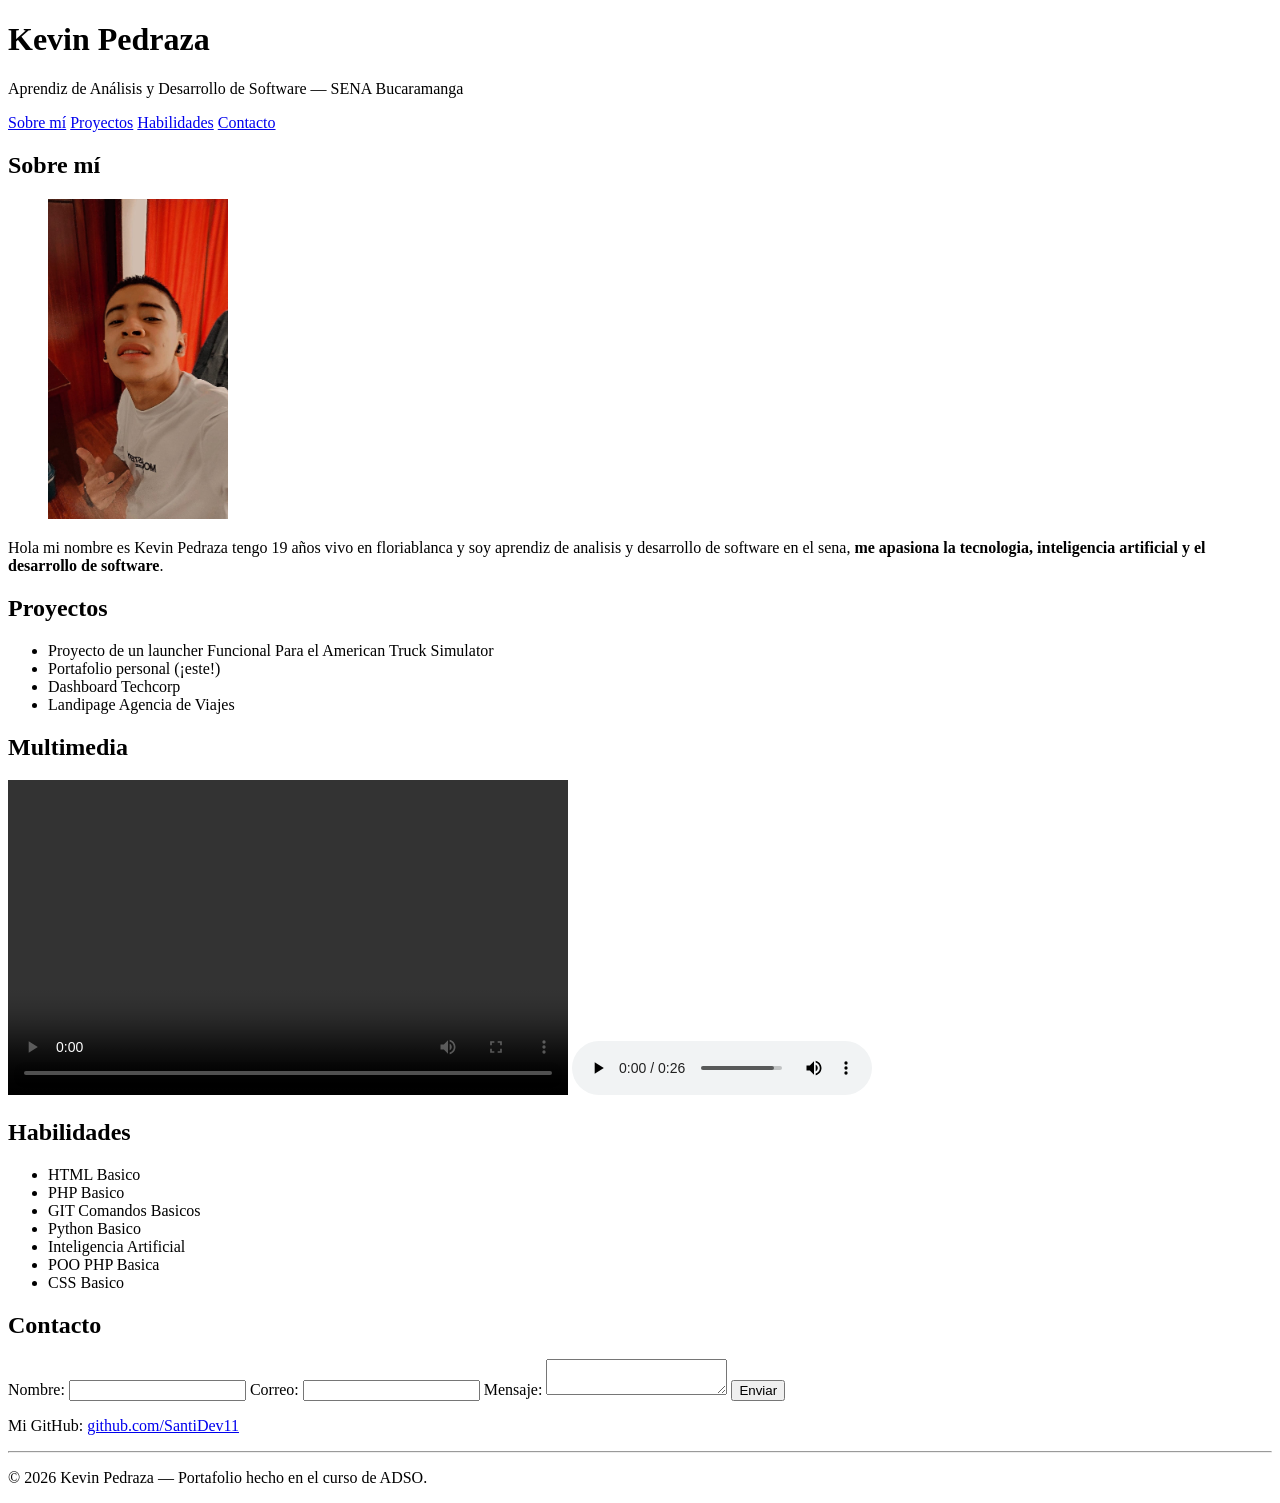
==== portafolio/index.html @ e11458af "Portafolio Kevin HTML5" ====
<!DOCTYPE html>
<html lang="es">
<head>
  <!-- ===== METADATOS: info que NO se ve, pero el navegador y Google usan ===== -->
  <meta charset="UTF-8">                                <!-- acentos y ñ correctos -->
  <meta name="viewport" content="width=device-width, initial-scale=1.0"> <!-- responsive (celular) -->
  <meta name="description" content="Portafolio de Tu Nombre, aprendiz de ADSO en el SENA.">
  <meta name="author" content="Tu Nombre">
  <title>Portafolio — Kevin Pedraza</title>                 <!-- texto de la pestaña -->
</head>

<body>
  <!-- ===== ENCABEZADO: nombre + menú de navegación ===== -->
  <header>
    <h1>Kevin Pedraza</h1>
    <p>Aprendiz de Análisis y Desarrollo de Software — SENA Bucaramanga</p>
    <nav>
      <!-- los enlaces con # saltan a las secciones por su id -->
      <a href="#sobre-mi">Sobre mí</a>
      <a href="#proyectos">Proyectos</a>
      <a href="#habilidades">Habilidades</a>
      <a href="#contacto">Contacto</a>
    </nav>
  </header>

  <!-- ===== CONTENIDO PRINCIPAL ===== -->
  <main>

    <!-- Sección "Sobre mí": incluye una imagen con figure/figcaption -->
    <section id="sobre-mi" class="seccion">
      <h2>Sobre mí</h2>
      <figure>
        <!-- Pon tu foto real (archivo "foto.jpg" en esta misma carpeta).
             La etiqueta <img> NO lleva cierre. SIEMPRE con alt (texto alterno). -->
        <img src="img/fotoperfil.jpeg" alt="Foto de Kevin Pedraza" width="180">
        <figcaption></figcaption>
      </figure>
      <p>Hola mi nombre es Kevin Pedraza tengo 19 años vivo en floriablanca y soy aprendiz de analisis y desarrollo de software en el sena, <strong>me apasiona la tecnologia, inteligencia artificial y el desarrollo de software</strong>.
        
    </section>

    <!-- Sección "Proyectos": una lista -->
    <section id="proyectos" class="seccion">
      <h2>Proyectos</h2>
      <ul>
        <li>Proyecto de un launcher Funcional Para el American Truck Simulator</li>
        <li>Portafolio personal (¡este!)</li>
        <li>Dashboard Techcorp</li>
        <li>Landipage Agencia de Viajes</li>
      </ul>
    </section>

    <!-- Sección "Multimedia" de ejemplo: video y audio locales -->
    <section id="multimedia" class="seccion">
      <h2>Multimedia</h2>
      <!-- video y audio necesitan un archivo local (demo.mp4 / tema.mp3).
           'controls' muestra los botones de reproducir. -->
      <video src="img/videobugatti.mp4" width="560" height="315" controls>Tu navegador no soporta video.</video>
      <audio src="img/musica.mp3" controls type="audio/mpeg">Tu navegador no soporta audio.</audio>
    </section>

    <!-- Sección "Habilidades": otra lista -->
    <section id="habilidades" class="seccion">
      <h2>Habilidades</h2>
      <ul>
        <li>HTML Basico</li>
        <li>PHP Basico</li>
        <li>GIT Comandos Basicos</li>
        <li>Python Basico</li>
        <li>Inteligencia Artificial </li>
        <li>POO PHP Basica</li>
        <li>CSS Basico</li>
        <!-- Irás sumando: CSS, JavaScript, Git... -->
      </ul>
    </section>

    <!-- Sección "Contacto": un formulario -->
    <section id="contacto" class="seccion">
      <h2>Contacto</h2>
      <form>
        <label>Nombre:  <input type="text" name="nombre"></label>
        <label>Correo: <input type="email" name="correo"></label>
        <label>Mensaje: <textarea name="mensaje"></textarea></label>
        <button type="submit">Enviar</button>
      </form>
      <!-- Enlace externo: target="_blank" lo abre en otra pestaña -->
      <p>Mi GitHub: <a href="https://github.com/SantiDev11" target="_blank">github.com/SantiDev11</a></p>
    </section>

  </main>

  <!-- ===== PIE DE PÁGINA ===== -->
  <footer>
    <hr> <!-- línea separadora, etiqueta sin cierre -->
    <p>© 2026 Kevin Pedraza — Portafolio hecho en el curso de ADSO.</p>
  </footer>
</body>
</html>
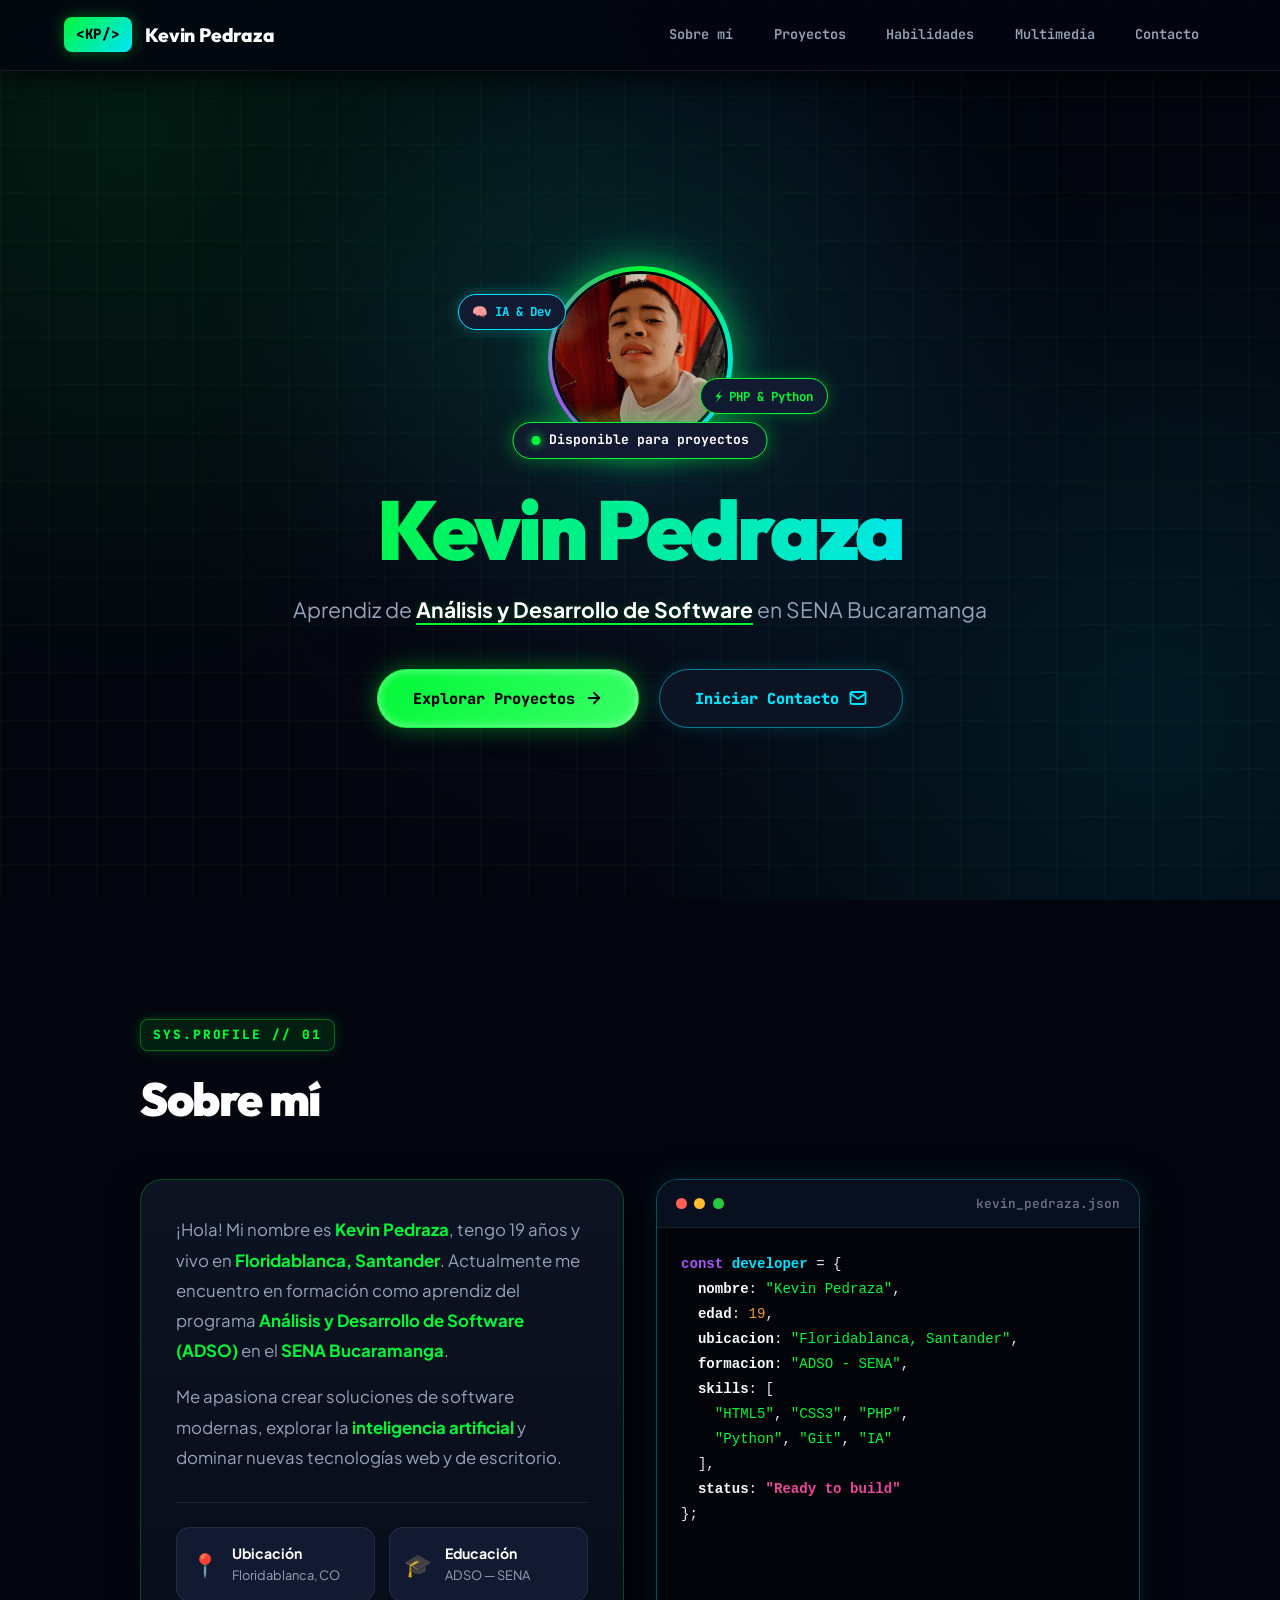
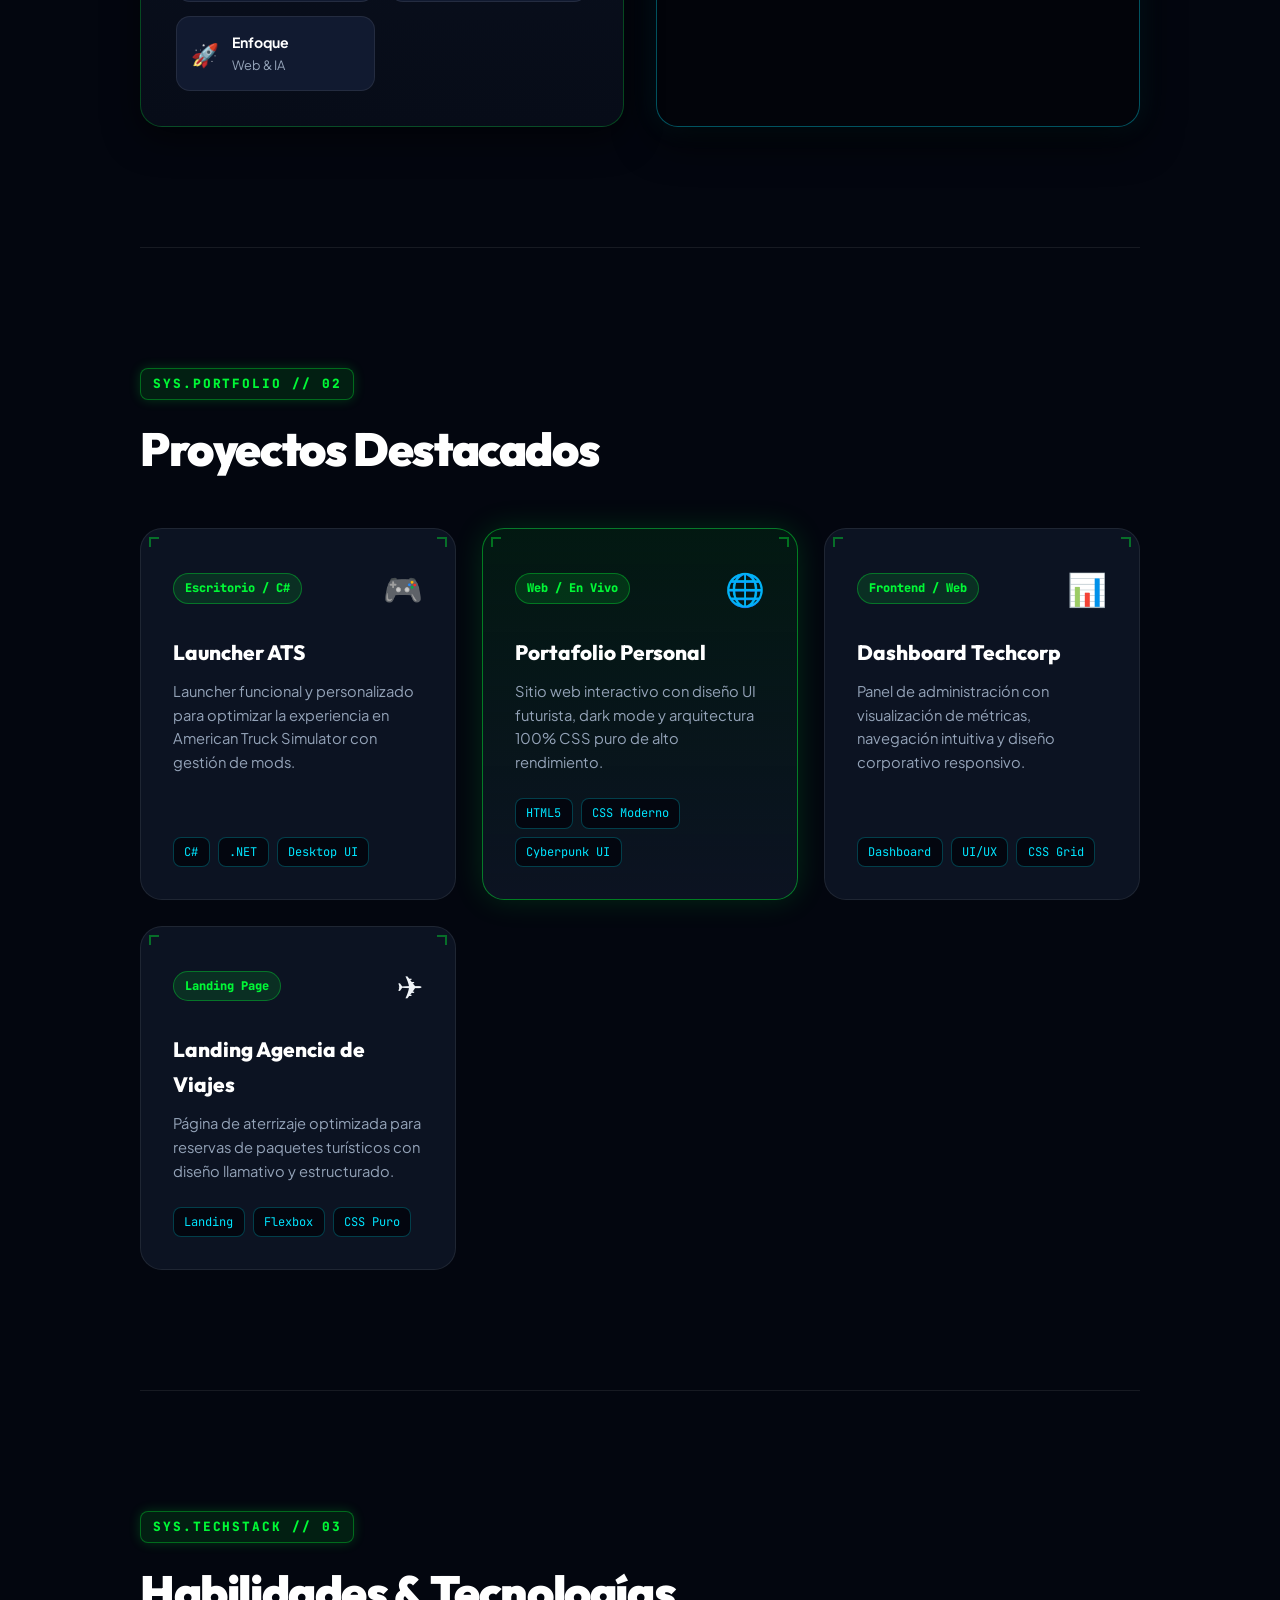
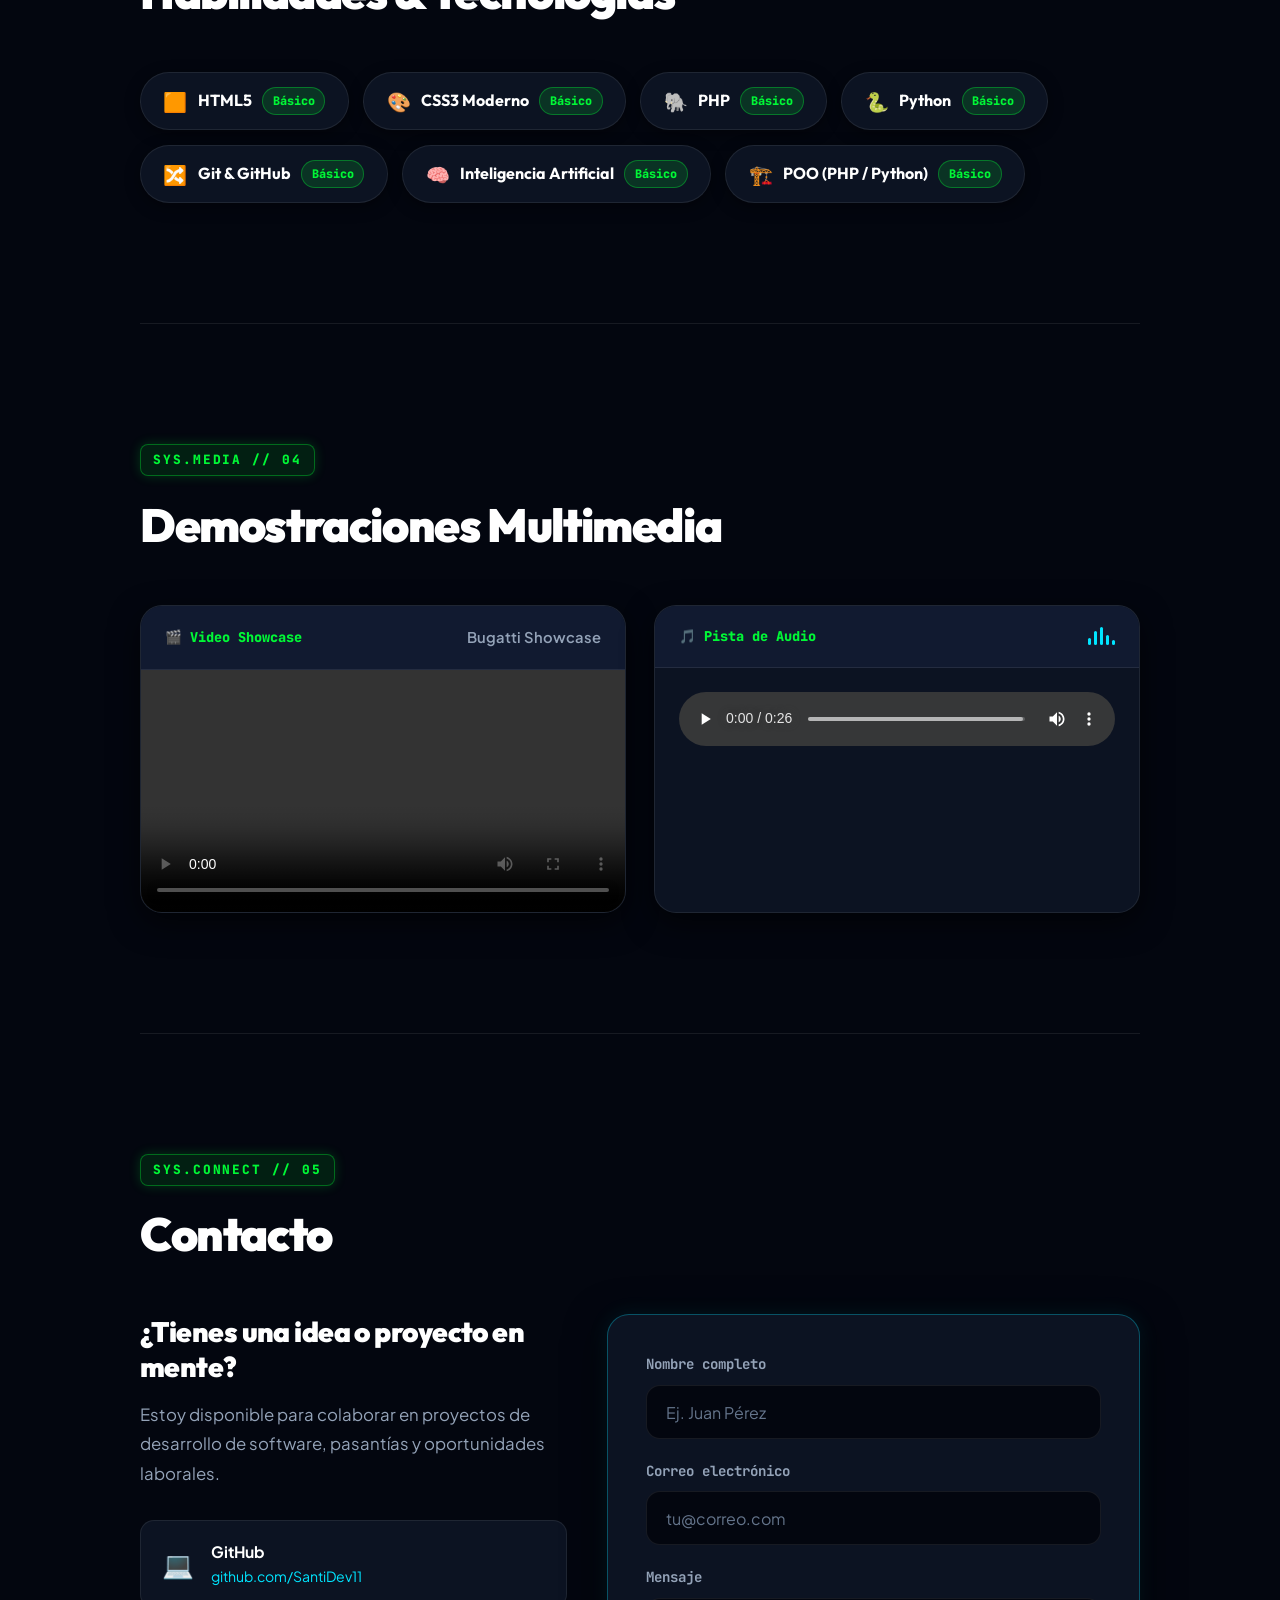
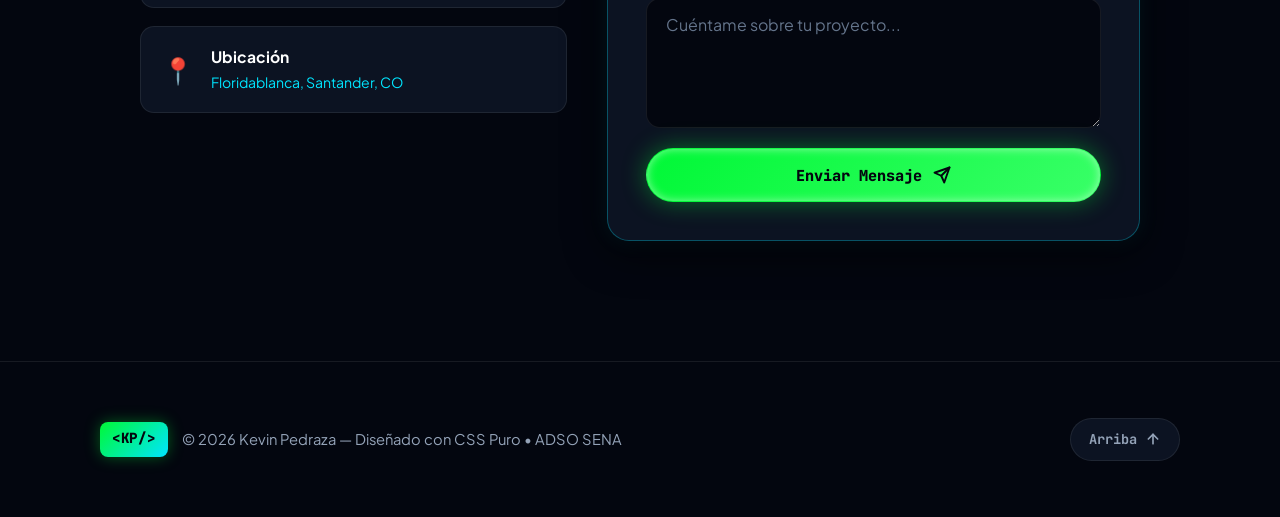
==== commit 5af2707a: "Actualiza el portafolio: ajusta index.html, agrega estilo y workspace" ====
--- a/portafolio/index.html
+++ b/portafolio/index.html
@@ -1,98 +1,379 @@
 <!DOCTYPE html>
 <html lang="es">
 <head>
-  <!-- ===== METADATOS: info que NO se ve, pero el navegador y Google usan ===== -->
-  <meta charset="UTF-8">                                <!-- acentos y ñ correctos -->
-  <meta name="viewport" content="width=device-width, initial-scale=1.0"> <!-- responsive (celular) -->
-  <meta name="description" content="Portafolio de Tu Nombre, aprendiz de ADSO en el SENA.">
-  <meta name="author" content="Tu Nombre">
-  <title>Portafolio — Kevin Pedraza</title>                 <!-- texto de la pestaña -->
+  <meta charset="UTF-8">
+  <meta name="viewport" content="width=device-width, initial-scale=1.0">
+  <meta name="description" content="Portafolio profesional de Kevin Pedraza — Desarrollador de Software y Aprendiz ADSO en SENA Bucaramanga.">
+  <meta name="author" content="Kevin Pedraza">
+  
+  <!-- Fuentes modernas de alta calidad -->
+  <link rel="preconnect" href="https://fonts.googleapis.com">
+  <link rel="preconnect" href="https://fonts.gstatic.com" crossorigin>
+  <link href="https://fonts.googleapis.com/css2?family=Outfit:wght@400;500;600;700;800;900&family=Plus+Jakarta+Sans:wght@400;500;600;700;800&family=JetBrains+Mono:wght@400;500;700;800&display=swap" rel="stylesheet">
+  
+  <link rel="stylesheet" href="style.css">
+  <title>Kevin Pedraza — Portafolio</title>
 </head>
 
 <body>
-  <!-- ===== ENCABEZADO: nombre + menú de navegación ===== -->
+  <!-- ===== HEADER / NAVBAR CYBER ===== -->
   <header>
-    <h1>Kevin Pedraza</h1>
-    <p>Aprendiz de Análisis y Desarrollo de Software — SENA Bucaramanga</p>
+    <a href="#hero" class="nav__logo">
+      <span class="logo__badge">&lt;KP/&gt;</span>
+      <span class="logo__text">Kevin Pedraza</span>
+    </a>
     <nav>
-      <!-- los enlaces con # saltan a las secciones por su id -->
       <a href="#sobre-mi">Sobre mí</a>
       <a href="#proyectos">Proyectos</a>
       <a href="#habilidades">Habilidades</a>
+      <a href="#multimedia">Multimedia</a>
       <a href="#contacto">Contacto</a>
     </nav>
   </header>
 
+  <!-- ===== HERO SECTION MASTER ===== -->
+  <section id="hero" class="hero">
+    <div class="hero__glow"></div>
+    <div class="hero__grid-overlay"></div>
+    
+    <div class="hero__container">
+      
+      <!-- Avatar con Anillo de Neón Holográfico + Chips Flotantes -->
+      <div class="hero__avatar-wrapper">
+        <span class="hero-floating-chip chip-1">🧠 IA & Dev</span>
+        <span class="hero-floating-chip chip-2">⚡ PHP & Python</span>
+        
+        <figure class="hero__foto">
+          <img src="img/fotoperfil.jpeg" alt="Foto de perfil de Kevin Pedraza">
+        </figure>
+        
+        <span class="status-badge">
+          <span class="status-dot"></span>
+          <span>Disponible para proyectos</span>
+        </span>
+      </div>
+
+      <h1 class="hero__name">Kevin Pedraza</h1>
+      <p class="hero__role">Aprendiz de <strong>Análisis y Desarrollo de Software</strong> en SENA Bucaramanga</p>
+      
+      <div class="hero__actions">
+        <a href="#proyectos" class="btn btn--primary">
+          <span>Explorar Proyectos</span>
+          <svg width="18" height="18" viewBox="0 0 24 24" fill="none" stroke="currentColor" stroke-width="2.5" stroke-linecap="round" stroke-linejoin="round"><line x1="5" y1="12" x2="19" y2="12"></line><polyline points="12 5 19 12 12 19"></polyline></svg>
+        </a>
+        <a href="#contacto" class="btn btn--secondary">
+          <span>Iniciar Contacto</span>
+          <svg width="18" height="18" viewBox="0 0 24 24" fill="none" stroke="currentColor" stroke-width="2.5" stroke-linecap="round" stroke-linejoin="round"><path d="M4 4h16c1.1 0 2 .9 2 2v12c0 1.1-.9 2-2 2H4c-1.1 0-2-.9-2-2V6c0-1.1.9-2 2-2z"></path><polyline points="22,6 12,13 2,6"></polyline></svg>
+        </a>
+      </div>
+
+    </div>
+  </section>
+
   <!-- ===== CONTENIDO PRINCIPAL ===== -->
   <main>
 
-    <!-- Sección "Sobre mí": incluye una imagen con figure/figcaption -->
+    <!-- SECCIÓN: SOBRE MÍ CON TERMINAL IDE -->
     <section id="sobre-mi" class="seccion">
-      <h2>Sobre mí</h2>
-      <figure>
-        <!-- Pon tu foto real (archivo "foto.jpg" en esta misma carpeta).
-             La etiqueta <img> NO lleva cierre. SIEMPRE con alt (texto alterno). -->
-        <img src="img/fotoperfil.jpeg" alt="Foto de Kevin Pedraza" width="180">
-        <figcaption></figcaption>
-      </figure>
-      <p>Hola mi nombre es Kevin Pedraza tengo 19 años vivo en floriablanca y soy aprendiz de analisis y desarrollo de software en el sena, <strong>me apasiona la tecnologia, inteligencia artificial y el desarrollo de software</strong>.
+      <div class="seccion__header">
+        <span class="seccion__tag">SYS.PROFILE // 01</span>
+        <h2>Sobre mí</h2>
+      </div>
+
+      <div class="about-grid">
+        <!-- Tarjeta de Texto Principal -->
+        <div class="card card--about">
+          <p class="about__text">
+            ¡Hola! Mi nombre es <strong>Kevin Pedraza</strong>, tengo 19 años y vivo en <strong>Floridablanca, Santander</strong>. Actualmente me encuentro en formación como aprendiz del programa <strong>Análisis y Desarrollo de Software (ADSO)</strong> en el <strong>SENA Bucaramanga</strong>.
+          </p>
+          <p class="about__text">
+            Me apasiona crear soluciones de software modernas, explorar la <strong>inteligencia artificial</strong> y dominar nuevas tecnologías web y de escritorio.
+          </p>
+
+          <div class="about__highlights">
+            <div class="highlight-item">
+              <span class="highlight-icon">📍</span>
+              <div>
+                <strong>Ubicación</strong>
+                <p>Floridablanca, CO</p>
+              </div>
+            </div>
+            <div class="highlight-item">
+              <span class="highlight-icon">🎓</span>
+              <div>
+                <strong>Educación</strong>
+                <p>ADSO — SENA</p>
+              </div>
+            </div>
+            <div class="highlight-item">
+              <span class="highlight-icon">🚀</span>
+              <div>
+                <strong>Enfoque</strong>
+                <p>Web & IA</p>
+              </div>
+            </div>
+          </div>
+        </div>
+
+        <!-- Terminal IDE Interactiva -->
+        <div class="cyber-terminal">
+          <div class="terminal__header">
+            <div class="terminal__dots">
+              <span class="dot red"></span>
+              <span class="dot yellow"></span>
+              <span class="dot green"></span>
+            </div>
+            <span class="terminal__title">kevin_pedraza.json</span>
+          </div>
+          <pre class="terminal__code"><code><span class="syn-key">const</span> <span class="syn-var">developer</span> = {
+  <span class="syn-prop">nombre</span>: <span class="syn-str">"Kevin Pedraza"</span>,
+  <span class="syn-prop">edad</span>: <span class="syn-num">19</span>,
+  <span class="syn-prop">ubicacion</span>: <span class="syn-str">"Floridablanca, Santander"</span>,
+  <span class="syn-prop">formacion</span>: <span class="syn-str">"ADSO - SENA"</span>,
+  <span class="syn-prop">skills</span>: [
+    <span class="syn-str">"HTML5"</span>, <span class="syn-str">"CSS3"</span>, <span class="syn-str">"PHP"</span>,
+    <span class="syn-str">"Python"</span>, <span class="syn-str">"Git"</span>, <span class="syn-str">"IA"</span>
+  ],
+  <span class="syn-prop">status</span>: <span class="syn-bool">"Ready to build"</span>
+};</code></pre>
+        </div>
+      </div>
+    </section>
+
+    <!-- SECCIÓN: PROYECTOS -->
+    <section id="proyectos" class="seccion">
+      <div class="seccion__header">
+        <span class="seccion__tag">SYS.PORTFOLIO // 02</span>
+        <h2>Proyectos Destacados</h2>
+      </div>
+
+      <div class="grid-proyectos">
         
-    </section>
-
-    <!-- Sección "Proyectos": una lista -->
-    <section id="proyectos" class="seccion">
-      <h2>Proyectos</h2>
-      <ul>
-        <li>Proyecto de un launcher Funcional Para el American Truck Simulator</li>
-        <li>Portafolio personal (¡este!)</li>
-        <li>Dashboard Techcorp</li>
-        <li>Landipage Agencia de Viajes</li>
-      </ul>
-    </section>
-
-    <!-- Sección "Multimedia" de ejemplo: video y audio locales -->
+        <!-- Proyecto 1 -->
+        <article class="proyecto-card">
+          <div class="card__corner top-l"></div>
+          <div class="card__corner top-r"></div>
+          <div class="proyecto-card__top">
+            <span class="proyecto-card__badge">Escritorio / C#</span>
+            <span class="proyecto-card__icon">🎮</span>
+          </div>
+          <h3>Launcher ATS</h3>
+          <p>Launcher funcional y personalizado para optimizar la experiencia en American Truck Simulator con gestión de mods.</p>
+          <div class="proyecto-card__tags">
+            <span>C#</span>
+            <span>.NET</span>
+            <span>Desktop UI</span>
+          </div>
+        </article>
+
+        <!-- Proyecto 2 (Destacado) -->
+        <article class="proyecto-card proyecto-card--featured">
+          <div class="card__corner top-l"></div>
+          <div class="card__corner top-r"></div>
+          <div class="proyecto-card__top">
+            <span class="proyecto-card__badge">Web / En Vivo</span>
+            <span class="proyecto-card__icon">🌐</span>
+          </div>
+          <h3>Portafolio Personal</h3>
+          <p>Sitio web interactivo con diseño UI futurista, dark mode y arquitectura 100% CSS puro de alto rendimiento.</p>
+          <div class="proyecto-card__tags">
+            <span>HTML5</span>
+            <span>CSS Moderno</span>
+            <span>Cyberpunk UI</span>
+          </div>
+        </article>
+
+        <!-- Proyecto 3 -->
+        <article class="proyecto-card">
+          <div class="card__corner top-l"></div>
+          <div class="card__corner top-r"></div>
+          <div class="proyecto-card__top">
+            <span class="proyecto-card__badge">Frontend / Web</span>
+            <span class="proyecto-card__icon">📊</span>
+          </div>
+          <h3>Dashboard Techcorp</h3>
+          <p>Panel de administración con visualización de métricas, navegación intuitiva y diseño corporativo responsivo.</p>
+          <div class="proyecto-card__tags">
+            <span>Dashboard</span>
+            <span>UI/UX</span>
+            <span>CSS Grid</span>
+          </div>
+        </article>
+
+        <!-- Proyecto 4 -->
+        <article class="proyecto-card">
+          <div class="card__corner top-l"></div>
+          <div class="card__corner top-r"></div>
+          <div class="proyecto-card__top">
+            <span class="proyecto-card__badge">Landing Page</span>
+            <span class="proyecto-card__icon">✈️</span>
+          </div>
+          <h3>Landing Agencia de Viajes</h3>
+          <p>Página de aterrizaje optimizada para reservas de paquetes turísticos con diseño llamativo y estructurado.</p>
+          <div class="proyecto-card__tags">
+            <span>Landing</span>
+            <span>Flexbox</span>
+            <span>CSS Puro</span>
+          </div>
+        </article>
+
+      </div>
+    </section>
+
+    <!-- SECCIÓN: HABILIDADES -->
+    <section id="habilidades" class="seccion">
+      <div class="seccion__header">
+        <span class="seccion__tag">SYS.TECHSTACK // 03</span>
+        <h2>Habilidades & Tecnologías</h2>
+      </div>
+
+      <div class="skills-wrapper">
+        <div class="skill-pill">
+          <span class="skill-icon">🟧</span>
+          <span class="skill-name">HTML5</span>
+          <span class="skill-level">Básico</span>
+        </div>
+        <div class="skill-pill">
+          <span class="skill-icon">🎨</span>
+          <span class="skill-name">CSS3 Moderno</span>
+          <span class="skill-level">Básico</span>
+        </div>
+        <div class="skill-pill">
+          <span class="skill-icon">🐘</span>
+          <span class="skill-name">PHP</span>
+          <span class="skill-level">Básico</span>
+        </div>
+        <div class="skill-pill">
+          <span class="skill-icon">🐍</span>
+          <span class="skill-name">Python</span>
+          <span class="skill-level">Básico</span>
+        </div>
+        <div class="skill-pill">
+          <span class="skill-icon">🔀</span>
+          <span class="skill-name">Git & GitHub</span>
+          <span class="skill-level">Básico</span>
+        </div>
+        <div class="skill-pill">
+          <span class="skill-icon">🧠</span>
+          <span class="skill-name">Inteligencia Artificial</span>
+          <span class="skill-level">Básico</span>
+        </div>
+        <div class="skill-pill">
+          <span class="skill-icon">🏗️</span>
+          <span class="skill-name">POO (PHP / Python)</span>
+          <span class="skill-level">Básico</span>
+        </div>
+      </div>
+    </section>
+
+    <!-- SECCIÓN: MULTIMEDIA CON ECUALIZADOR -->
     <section id="multimedia" class="seccion">
-      <h2>Multimedia</h2>
-      <!-- video y audio necesitan un archivo local (demo.mp4 / tema.mp3).
-           'controls' muestra los botones de reproducir. -->
-      <video src="img/videobugatti.mp4" width="560" height="315" controls>Tu navegador no soporta video.</video>
-      <audio src="img/musica.mp3" controls type="audio/mpeg">Tu navegador no soporta audio.</audio>
-    </section>
-
-    <!-- Sección "Habilidades": otra lista -->
-    <section id="habilidades" class="seccion">
-      <h2>Habilidades</h2>
-      <ul>
-        <li>HTML Basico</li>
-        <li>PHP Basico</li>
-        <li>GIT Comandos Basicos</li>
-        <li>Python Basico</li>
-        <li>Inteligencia Artificial </li>
-        <li>POO PHP Basica</li>
-        <li>CSS Basico</li>
-        <!-- Irás sumando: CSS, JavaScript, Git... -->
-      </ul>
-    </section>
-
-    <!-- Sección "Contacto": un formulario -->
+      <div class="seccion__header">
+        <span class="seccion__tag">SYS.MEDIA // 04</span>
+        <h2>Demostraciones Multimedia</h2>
+      </div>
+
+      <div class="media-grid">
+        <!-- Video -->
+        <div class="media-card">
+          <div class="media-card__header">
+            <span class="media-badge">🎬 Video Showcase</span>
+            <span class="media-title">Bugatti Showcase</span>
+          </div>
+          <div class="video-frame">
+            <video src="img/videobugatti.mp4" controls preload="metadata">Tu navegador no soporta video.</video>
+          </div>
+        </div>
+
+        <!-- Audio con Ecualizador -->
+        <div class="media-card">
+          <div class="media-card__header">
+            <span class="media-badge">🎵 Pista de Audio</span>
+            <div class="audio-equalizer">
+              <span></span>
+              <span></span>
+              <span></span>
+              <span></span>
+              <span></span>
+            </div>
+          </div>
+          <div class="audio-frame">
+            <audio src="img/musica.mp3" controls preload="metadata" type="audio/mpeg">Tu navegador no soporta audio.</audio>
+          </div>
+        </div>
+      </div>
+    </section>
+
+    <!-- SECCIÓN: CONTACTO -->
     <section id="contacto" class="seccion">
-      <h2>Contacto</h2>
-      <form>
-        <label>Nombre:  <input type="text" name="nombre"></label>
-        <label>Correo: <input type="email" name="correo"></label>
-        <label>Mensaje: <textarea name="mensaje"></textarea></label>
-        <button type="submit">Enviar</button>
-      </form>
-      <!-- Enlace externo: target="_blank" lo abre en otra pestaña -->
-      <p>Mi GitHub: <a href="https://github.com/SantiDev11" target="_blank">github.com/SantiDev11</a></p>
+      <div class="seccion__header">
+        <span class="seccion__tag">SYS.CONNECT // 05</span>
+        <h2>Contacto</h2>
+      </div>
+
+      <div class="contacto-grid">
+        <div class="contacto-info">
+          <h3>¿Tienes una idea o proyecto en mente?</h3>
+          <p>Estoy disponible para colaborar en proyectos de desarrollo de software, pasantías y oportunidades laborales.</p>
+          
+          <div class="contacto-links">
+            <a href="https://github.com/SantiDev11" target="_blank" class="contacto-item">
+              <span class="contacto-item__icon">💻</span>
+              <div>
+                <strong>GitHub</strong>
+                <p>github.com/SantiDev11</p>
+              </div>
+            </a>
+            <div class="contacto-item">
+              <span class="contacto-item__icon">📍</span>
+              <div>
+                <strong>Ubicación</strong>
+                <p>Floridablanca, Santander, CO</p>
+              </div>
+            </div>
+          </div>
+        </div>
+
+        <div class="card card--form">
+          <form>
+            <div class="form-group">
+              <label for="nombre">Nombre completo</label>
+              <input type="text" id="nombre" name="nombre" placeholder="Ej. Juan Pérez" required>
+            </div>
+            
+            <div class="form-group">
+              <label for="correo">Correo electrónico</label>
+              <input type="email" id="correo" name="correo" placeholder="tu@correo.com" required>
+            </div>
+
+            <div class="form-group">
+              <label for="mensaje">Mensaje</label>
+              <textarea id="mensaje" name="mensaje" placeholder="Cuéntame sobre tu proyecto..." required></textarea>
+            </div>
+
+            <button type="submit" class="btn btn--primary btn--full">
+              <span>Enviar Mensaje</span>
+              <svg width="18" height="18" viewBox="0 0 24 24" fill="none" stroke="currentColor" stroke-width="2.5" stroke-linecap="round" stroke-linejoin="round"><line x1="22" y1="2" x2="11" y2="13"></line><polygon points="22 2 15 22 11 13 2 9 22 2"></polygon></svg>
+            </button>
+          </form>
+        </div>
+      </div>
     </section>
 
   </main>
 
-  <!-- ===== PIE DE PÁGINA ===== -->
+  <!-- ===== FOOTER ===== -->
   <footer>
-    <hr> <!-- línea separadora, etiqueta sin cierre -->
-    <p>© 2026 Kevin Pedraza — Portafolio hecho en el curso de ADSO.</p>
+    <div class="footer__container">
+      <div class="footer__brand">
+        <span class="logo__badge">&lt;KP/&gt;</span>
+        <p>© 2026 Kevin Pedraza — Diseñado con CSS Puro • ADSO SENA</p>
+      </div>
+      <a href="#hero" class="back-to-top" aria-label="Volver arriba">
+        <span>Arriba</span>
+        <svg width="16" height="16" viewBox="0 0 24 24" fill="none" stroke="currentColor" stroke-width="2.5" stroke-linecap="round" stroke-linejoin="round"><line x1="12" y1="19" x2="12" y2="5"></line><polyline points="5 12 12 5 19 12"></polyline></svg>
+      </a>
+    </div>
   </footer>
 </body>
 </html>
--- a/portafolio/style.css
+++ b/portafolio/style.css
@@ -0,0 +1,1172 @@
+/* ============================================================
+   PORTAFOLIO KEVIN PEDRAZA — EDICIÓN CYBER-DEVELOPER MASTER
+   100% CSS PURO · SIN JAVASCRIPT · NIVEL AWWWARDS
+   Terminal IDE · Chips Flotantes · HUD Brackets · Ecualizador
+   ============================================================ */
+
+/* ---- SISTEMA DE VARIABLES DE ALTO RENDIMIENTO ---- */
+:root {
+  /* Tipografías */
+  --font-heading: 'Outfit', system-ui, -apple-system, sans-serif;
+  --font-body: 'Plus Jakarta Sans', system-ui, -apple-system, sans-serif;
+  --font-mono: 'JetBrains Mono', monospace;
+
+  /* Paleta Neón Cyberpunk */
+  --bg-void: #03060f;
+  --bg-deep: #070c18;
+  --bg-surface: #0c1322;
+  --bg-surface-elevated: #111a30;
+  --bg-surface-glow: #16223e;
+  
+  --neon-green: #00f836;
+  --neon-green-bright: #39ff68;
+  --neon-cyan: #00e5ff;
+  --neon-cyan-bright: #67f2ff;
+  --neon-purple: #a855f7;
+  --neon-yellow: #facc15;
+  --neon-red: #f43f5e;
+  
+  --glow-green-sm: 0 0 15px rgba(0, 248, 54, 0.35);
+  --glow-green-lg: 0 0 35px rgba(0, 248, 54, 0.5), 0 0 65px rgba(0, 229, 255, 0.25);
+  --glow-cyan-sm: 0 0 15px rgba(0, 229, 255, 0.35);
+  --glow-cyan-lg: 0 0 35px rgba(0, 229, 255, 0.5);
+
+  --border-glass: rgba(255, 255, 255, 0.08);
+  --border-neon-green: rgba(0, 248, 54, 0.45);
+  --border-neon-cyan: rgba(0, 229, 255, 0.45);
+
+  --text-pure: #ffffff;
+  --text-main: #f1f5f9;
+  --text-muted: #94a3b8;
+  --text-dim: #64748b;
+
+  --r-sm: 8px;
+  --r-md: 14px;
+  --r-lg: 22px;
+  --r-pill: 9999px;
+
+  --ease-spring: cubic-bezier(0.16, 1, 0.3, 1);
+  --transition-fast: all 0.2s var(--ease-spring);
+  --transition: all 0.3s var(--ease-spring);
+
+  color-scheme: dark;
+}
+
+/* ---- RESET & CONFIGURACIÓN GLOBAL ---- */
+*, *::before, *::after {
+  margin: 0;
+  padding: 0;
+  box-sizing: border-box;
+}
+
+html {
+  scroll-behavior: smooth;
+  font-size: 16px;
+}
+
+body {
+  font-family: var(--font-body);
+  background-color: var(--bg-void);
+  color: var(--text-main);
+  line-height: 1.7;
+  overflow-x: hidden;
+  position: relative;
+  
+  /* Textura de cuadrícula cibernética con orbes de luz ambientales */
+  background-image: 
+    radial-gradient(circle at 10% 15%, rgba(0, 248, 54, 0.09) 0%, transparent 40%),
+    radial-gradient(circle at 90% 80%, rgba(0, 229, 255, 0.09) 0%, transparent 40%),
+    radial-gradient(circle at 50% 50%, rgba(168, 85, 247, 0.04) 0%, transparent 60%),
+    linear-gradient(to right, rgba(0, 248, 54, 0.035) 1px, transparent 1px),
+    linear-gradient(to bottom, rgba(0, 248, 54, 0.035) 1px, transparent 1px);
+  background-size: 100% 100%, 100% 100%, 100% 100%, 48px 48px, 48px 48px;
+  background-attachment: fixed;
+}
+
+/* ============================================================
+   HEADER / NAVBAR CYBER FLOTANTE
+   ============================================================ */
+header {
+  position: sticky;
+  top: 0;
+  z-index: 100;
+  display: flex;
+  align-items: center;
+  justify-content: space-between;
+  padding: 0.95rem clamp(1.5rem, 5vw, 4rem);
+  background: color-mix(in srgb, var(--bg-void) 88%, transparent);
+  backdrop-filter: blur(20px) saturate(1.8);
+  -webkit-backdrop-filter: blur(20px) saturate(1.8);
+  border-bottom: 1px solid var(--border-glass);
+  box-shadow: 0 4px 30px rgba(0, 0, 0, 0.8);
+}
+
+.nav__logo {
+  display: inline-flex;
+  align-items: center;
+  gap: 0.85rem;
+  text-decoration: none;
+}
+
+/* Badge del Logo con efecto neón */
+.logo__badge {
+  font-family: var(--font-mono);
+  font-size: 0.88rem;
+  font-weight: 900;
+  padding: 0.35rem 0.75rem;
+  border-radius: var(--r-sm);
+  background: linear-gradient(135deg, var(--neon-green), var(--neon-cyan));
+  color: #03060f;
+  letter-spacing: 0.05em;
+  box-shadow: var(--glow-green-sm);
+  animation: logoPulse 4s infinite alternate;
+}
+
+@keyframes logoPulse {
+  0% { box-shadow: 0 0 10px rgba(0, 248, 54, 0.4); }
+  100% { box-shadow: 0 0 25px var(--neon-green), 0 0 40px var(--neon-cyan); }
+}
+
+.logo__text {
+  font-family: var(--font-heading);
+  font-size: 1.2rem;
+  font-weight: 800;
+  color: var(--text-pure);
+  letter-spacing: -0.01em;
+  transition: var(--transition);
+}
+
+.nav__logo:hover .logo__text {
+  color: var(--neon-green);
+  text-shadow: 0 0 15px var(--neon-green);
+}
+
+nav {
+  display: flex;
+  gap: 0.4rem;
+  align-items: center;
+}
+
+nav a {
+  font-family: var(--font-mono);
+  font-size: 0.85rem;
+  font-weight: 600;
+  color: var(--text-muted);
+  text-decoration: none;
+  padding: 0.45rem 1rem;
+  border-radius: var(--r-pill);
+  border: 1px solid transparent;
+  position: relative;
+  transition: var(--transition);
+}
+
+nav a:hover {
+  color: var(--neon-green);
+  background: rgba(0, 248, 54, 0.08);
+  border-color: rgba(0, 248, 54, 0.35);
+  box-shadow: 0 0 15px rgba(0, 248, 54, 0.2);
+  transform: translateY(-2px);
+}
+
+@media (max-width: 720px) {
+  header { flex-direction: column; gap: 0.8rem; padding: 0.8rem 1rem; }
+  .logo__text { display: none; }
+  nav { justify-content: center; flex-wrap: wrap; }
+  nav a { font-size: 0.82rem; padding: 0.3rem 0.65rem; }
+}
+
+/* ============================================================
+   HERO SECTION MASTER
+   ============================================================ */
+.hero {
+  position: relative;
+  min-height: 92vh;
+  display: flex;
+  align-items: center;
+  justify-content: center;
+  text-align: center;
+  padding: 5rem clamp(1rem, 5vw, 3rem) 3.5rem;
+  overflow: hidden;
+}
+
+/* Resplandor ambiental de fondo */
+.hero__glow {
+  position: absolute;
+  top: 30%;
+  left: 50%;
+  transform: translate(-50%, -50%);
+  width: 700px;
+  height: 700px;
+  background: radial-gradient(circle, rgba(0, 248, 54, 0.14) 0%, rgba(0, 229, 255, 0.09) 35%, transparent 70%);
+  filter: blur(100px);
+  pointer-events: none;
+  z-index: 0;
+  animation: ambientGlow 8s ease-in-out infinite alternate;
+}
+
+@keyframes ambientGlow {
+  0% { transform: translate(-50%, -50%) scale(0.9); opacity: 0.7; }
+  100% { transform: translate(-50%, -50%) scale(1.18); opacity: 1; }
+}
+
+.hero__container {
+  position: relative;
+  z-index: 1;
+  max-width: 820px;
+}
+
+/* ============================================================
+   AVATAR — ANILLO DE NEÓN GIRATORIO + CHIPS FLOTANTES
+   ============================================================ */
+.hero__avatar-wrapper {
+  position: relative;
+  display: inline-block;
+  margin-bottom: 2.2rem;
+}
+
+/* Chips flotantes al lado del avatar */
+.hero-floating-chip {
+  position: absolute;
+  z-index: 2;
+  font-family: var(--font-mono);
+  font-size: 0.78rem;
+  font-weight: 700;
+  padding: 0.4rem 0.85rem;
+  border-radius: var(--r-pill);
+  background: var(--bg-surface-elevated);
+  border: 1px solid var(--neon-cyan);
+  color: var(--neon-cyan);
+  box-shadow: 0 0 15px rgba(0, 229, 255, 0.3);
+  pointer-events: none;
+  white-space: nowrap;
+  animation: chipFloat 5s ease-in-out infinite alternate;
+}
+
+.chip-1 {
+  top: 15%;
+  left: -90px;
+  animation-delay: 0s;
+}
+
+.chip-2 {
+  bottom: 20%;
+  right: -95px;
+  border-color: var(--neon-green);
+  color: var(--neon-green);
+  box-shadow: 0 0 15px rgba(0, 248, 54, 0.3);
+  animation-delay: 2.5s;
+}
+
+@keyframes chipFloat {
+  0% { transform: translateY(0px); }
+  100% { transform: translateY(-8px); }
+}
+
+@media (max-width: 600px) {
+  .hero-floating-chip { display: none; }
+}
+
+/* Anillo exterior con haz de luz giratorio en 360 grados */
+.hero__foto {
+  width: 185px;
+  height: 185px;
+  margin: 0 auto;
+  border-radius: 50%;
+  display: flex;
+  align-items: center;
+  justify-content: center;
+  position: relative;
+  background: conic-gradient(from 0deg, var(--neon-green), var(--neon-cyan), var(--neon-purple), var(--neon-green));
+  padding: 4.5px;
+  animation: rotateBeam 4.5s linear infinite;
+  box-shadow: var(--glow-green-lg);
+}
+
+@keyframes rotateBeam {
+  0% { transform: rotate(0deg); }
+  100% { transform: rotate(360deg); }
+}
+
+/* Imagen interior (contrarresta rotación para mantenerse recta) */
+.hero__foto img {
+  width: 100%;
+  height: 100%;
+  border-radius: 50%;
+  object-fit: cover;
+  display: block;
+  border: 3.5px solid var(--bg-void);
+  animation: counterRotate 4.5s linear infinite;
+}
+
+@keyframes counterRotate {
+  0% { transform: rotate(0deg); }
+  100% { transform: rotate(-360deg); }
+}
+
+.hero__avatar-wrapper:hover .hero__foto {
+  box-shadow: 0 0 55px var(--neon-green), 0 0 90px var(--neon-cyan);
+}
+
+/* Badge de Estado Neón */
+.status-badge {
+  position: absolute;
+  bottom: -8px;
+  left: 50%;
+  transform: translateX(-50%);
+  display: inline-flex;
+  align-items: center;
+  gap: 0.55rem;
+  padding: 0.4rem 1.1rem;
+  background: var(--bg-surface-elevated);
+  border: 1.5px solid var(--neon-green);
+  border-radius: var(--r-pill);
+  font-family: var(--font-mono);
+  font-size: 0.82rem;
+  font-weight: 700;
+  color: var(--text-pure);
+  white-space: nowrap;
+  box-shadow: 0 0 20px rgba(0, 248, 54, 0.4);
+}
+
+.status-dot {
+  width: 9px;
+  height: 9px;
+  border-radius: 50%;
+  background-color: var(--neon-green);
+  box-shadow: 0 0 10px var(--neon-green);
+  animation: dotBlink 1.8s infinite;
+}
+
+@keyframes dotBlink {
+  0%, 100% { opacity: 1; transform: scale(1); }
+  50% { opacity: 0.4; transform: scale(0.85); }
+}
+
+/* ============================================================
+   TEXTO NEÓN FLUIDO ANIMADO
+   ============================================================ */
+.hero__greeting {
+  font-family: var(--font-mono);
+  font-size: 0.95rem;
+  font-weight: 700;
+  color: var(--neon-cyan);
+  margin-bottom: 0.6rem;
+  letter-spacing: 0.1em;
+  text-shadow: 0 0 12px rgba(0, 229, 255, 0.4);
+}
+
+/* Título con flujo de color neón continuo */
+.hero__name {
+  font-family: var(--font-heading);
+  font-size: clamp(3.2rem, 9vw, 5.2rem);
+  font-weight: 900;
+  letter-spacing: -0.04em;
+  line-height: 1.05;
+  background: linear-gradient(90deg, var(--neon-green), var(--neon-cyan), #ffffff, var(--neon-green));
+  background-size: 300% auto;
+  -webkit-background-clip: text;
+  background-clip: text;
+  color: transparent;
+  margin-bottom: 1.2rem;
+  animation: neonTextFlow 6s linear infinite;
+}
+
+@keyframes neonTextFlow {
+  0% { background-position: 0% 50%; }
+  100% { background-position: 300% 50%; }
+}
+
+.hero__role {
+  font-size: clamp(1.05rem, 2.3vw, 1.32rem);
+  color: var(--text-muted);
+  max-width: 48ch;
+  margin: 0 auto 2.6rem;
+  line-height: 1.65;
+}
+
+.hero__role strong {
+  color: var(--text-pure);
+  border-bottom: 2px solid var(--neon-green);
+  text-shadow: 0 0 10px rgba(0, 248, 54, 0.25);
+}
+
+/* ============================================================
+   BOTONES DE ENERGÍA Y DESTELLO LÁSER
+   ============================================================ */
+.hero__actions {
+  display: flex;
+  gap: 1.2rem;
+  justify-content: center;
+  flex-wrap: wrap;
+}
+
+.btn {
+  display: inline-flex;
+  align-items: center;
+  justify-content: center;
+  gap: 0.65rem;
+  padding: 0.95rem 2.2rem;
+  border-radius: var(--r-pill);
+  font-family: var(--font-mono);
+  font-weight: 800;
+  font-size: 0.95rem;
+  text-decoration: none;
+  cursor: pointer;
+  border: 1.5px solid transparent;
+  position: relative;
+  overflow: hidden;
+  transition: var(--transition);
+}
+
+.btn svg {
+  transition: transform 0.25s ease;
+}
+
+/* Destello de energía láser */
+.btn::after {
+  content: "";
+  position: absolute;
+  top: -50%;
+  left: -150%;
+  width: 100%;
+  height: 200%;
+  background: linear-gradient(90deg, transparent, rgba(255, 255, 255, 0.5), transparent);
+  transform: rotate(25deg);
+  animation: laserShimmer 3.5s ease-in-out infinite;
+}
+
+@keyframes laserShimmer {
+  0% { left: -150%; }
+  40%, 100% { left: 150%; }
+}
+
+/* Botón Neón Verde Primario */
+.btn--primary {
+  background: linear-gradient(135deg, var(--neon-green), var(--neon-green-bright));
+  color: #03060f;
+  font-weight: 900;
+  box-shadow: 0 0 25px rgba(0, 248, 54, 0.4), inset 0 0 10px rgba(255, 255, 255, 0.5);
+}
+
+.btn--primary:hover {
+  transform: translateY(-3px) scale(1.03);
+  box-shadow: 0 0 40px var(--neon-green), 0 0 70px var(--neon-cyan);
+}
+
+.btn--primary:hover svg {
+  transform: translateX(4px);
+}
+
+.btn--primary:active {
+  transform: translateY(0) scale(0.98);
+}
+
+/* Botón Neón Secundario (Cyan Outline) */
+.btn--secondary {
+  background: var(--bg-surface);
+  color: var(--neon-cyan);
+  border-color: rgba(0, 229, 255, 0.5);
+  box-shadow: 0 0 18px rgba(0, 229, 255, 0.15);
+}
+
+.btn--secondary:hover {
+  background: rgba(0, 229, 255, 0.14);
+  border-color: var(--neon-cyan);
+  color: #ffffff;
+  box-shadow: 0 0 30px var(--glow-cyan-lg);
+  transform: translateY(-3px) scale(1.03);
+}
+
+.btn--secondary:hover svg {
+  transform: scale(1.2);
+}
+
+.btn--full {
+  width: 100%;
+}
+
+/* ============================================================
+   SECCIONES CYBERPUNK
+   ============================================================ */
+main {
+  max-width: 1080px;
+  margin: 0 auto;
+  padding: 0 clamp(1.2rem, 5vw, 2.5rem);
+}
+
+.seccion {
+  padding: clamp(4.5rem, 10vw, 7.5rem) 0;
+  position: relative;
+}
+
+.seccion + .seccion {
+  border-top: 1px solid var(--border-glass);
+}
+
+.seccion__header {
+  margin-bottom: 2.5rem;
+}
+
+.seccion__tag {
+  font-family: var(--font-mono);
+  font-size: 0.8rem;
+  font-weight: 800;
+  letter-spacing: 0.15em;
+  color: var(--neon-green);
+  display: inline-block;
+  padding: 0.25rem 0.75rem;
+  background: rgba(0, 248, 54, 0.1);
+  border: 1px solid rgba(0, 248, 54, 0.35);
+  border-radius: var(--r-sm);
+  margin-bottom: 0.6rem;
+  box-shadow: 0 0 12px rgba(0, 248, 54, 0.2);
+}
+
+.seccion h2 {
+  font-family: var(--font-heading);
+  font-size: clamp(2rem, 4.5vw, 2.9rem);
+  font-weight: 900;
+  letter-spacing: -0.03em;
+  color: var(--text-pure);
+}
+
+/* ============================================================
+   SECCIÓN: SOBRE MÍ CON TERMINAL IDE
+   ============================================================ */
+.about-grid {
+  display: grid;
+  grid-template-columns: 1fr 1fr;
+  gap: 2rem;
+  align-items: stretch;
+}
+
+@media (max-width: 820px) {
+  .about-grid { grid-template-columns: 1fr; }
+}
+
+.card {
+  background: var(--bg-surface);
+  border: 1px solid var(--border-glass);
+  border-radius: var(--r-lg);
+  padding: 2.2rem;
+  box-shadow: 0 10px 35px rgba(0, 0, 0, 0.6);
+  position: relative;
+  overflow: hidden;
+  transition: var(--transition);
+}
+
+.card--about {
+  background: linear-gradient(180deg, var(--bg-surface) 0%, var(--bg-deep) 100%);
+  border-color: rgba(0, 248, 54, 0.25);
+  display: flex;
+  flex-direction: column;
+  justify-content: space-between;
+}
+
+.card--about:hover {
+  border-color: rgba(0, 248, 54, 0.55);
+  box-shadow: 0 15px 50px rgba(0, 0, 0, 0.8), 0 0 35px var(--glow-green-sm);
+}
+
+.about__text {
+  font-size: 1.05rem;
+  color: var(--text-muted);
+  line-height: 1.8;
+}
+
+.about__text strong {
+  color: var(--neon-green);
+  font-weight: 700;
+}
+
+.about__text + .about__text {
+  margin-top: 1rem;
+}
+
+.about__highlights {
+  display: grid;
+  grid-template-columns: repeat(auto-fit, minmax(140px, 1fr));
+  gap: 0.9rem;
+  margin-top: 1.8rem;
+  padding-top: 1.5rem;
+  border-top: 1px solid var(--border-glass);
+}
+
+.highlight-item {
+  display: flex;
+  align-items: center;
+  gap: 0.8rem;
+  padding: 0.85rem;
+  background: var(--bg-surface-elevated);
+  border: 1px solid var(--border-glass);
+  border-radius: var(--r-md);
+  transition: var(--transition);
+}
+
+.highlight-item:hover {
+  border-color: var(--neon-cyan);
+  background: var(--bg-surface-glow);
+  transform: translateY(-2px);
+  box-shadow: 0 0 15px rgba(0, 229, 255, 0.25);
+}
+
+.highlight-icon {
+  font-size: 1.4rem;
+}
+
+.highlight-item strong {
+  display: block;
+  font-size: 0.88rem;
+  color: var(--text-pure);
+}
+
+.highlight-item p {
+  font-size: 0.8rem;
+  color: var(--text-muted);
+}
+
+/* TERMINAL IDE INTERACTIVA */
+.cyber-terminal {
+  background: #02040a;
+  border: 1px solid rgba(0, 229, 255, 0.35);
+  border-radius: var(--r-lg);
+  overflow: hidden;
+  box-shadow: 0 12px 40px rgba(0, 0, 0, 0.8), 0 0 25px rgba(0, 229, 255, 0.12);
+  display: flex;
+  flex-direction: column;
+  transition: var(--transition);
+}
+
+.cyber-terminal:hover {
+  border-color: var(--neon-cyan);
+  box-shadow: 0 16px 50px rgba(0, 0, 0, 0.9), 0 0 35px var(--glow-cyan-sm);
+}
+
+.terminal__header {
+  background: #080f1e;
+  padding: 0.8rem 1.2rem;
+  display: flex;
+  align-items: center;
+  justify-content: space-between;
+  border-bottom: 1px solid var(--border-glass);
+}
+
+.terminal__dots {
+  display: flex;
+  gap: 0.45rem;
+}
+
+.terminal__dots .dot {
+  width: 11px;
+  height: 11px;
+  border-radius: 50%;
+}
+
+.dot.red { background: #ff5f56; }
+.dot.yellow { background: #ffbd2e; }
+.dot.green { background: #27c93f; }
+
+.terminal__title {
+  font-family: var(--font-mono);
+  font-size: 0.8rem;
+  color: var(--text-dim);
+  font-weight: 600;
+}
+
+.terminal__code {
+  padding: 1.5rem;
+  font-family: var(--font-mono);
+  font-size: 0.88rem;
+  line-height: 1.7;
+  overflow-x: auto;
+  color: #e2e8f0;
+}
+
+/* Syntax Highlighting Colors */
+.syn-key { color: var(--neon-purple); font-weight: 700; }
+.syn-var { color: var(--neon-cyan); font-weight: 700; }
+.syn-prop { color: #f8fafc; font-weight: 600; }
+.syn-str { color: var(--neon-green); }
+.syn-num { color: #f59e0b; }
+.syn-bool { color: #ec4899; font-weight: 700; }
+
+/* ============================================================
+   TARJETAS DE PROYECTOS — ESQUINAS HUD CYBER
+   ============================================================ */
+.grid-proyectos {
+  display: grid;
+  grid-template-columns: repeat(auto-fill, minmax(240px, 1fr));
+  gap: 1.6rem;
+}
+
+.proyecto-card {
+  background: var(--bg-surface);
+  border: 1px solid var(--border-glass);
+  border-radius: var(--r-lg);
+  padding: 2rem;
+  display: flex;
+  flex-direction: column;
+  position: relative;
+  overflow: hidden;
+  transition: var(--transition);
+}
+
+/* Esquinas de HUD Cibernético */
+.card__corner {
+  position: absolute;
+  width: 10px;
+  height: 10px;
+  border: 2px solid var(--neon-green);
+  opacity: 0.4;
+  transition: var(--transition);
+}
+
+.card__corner.top-l { top: 8px; left: 8px; border-right: none; border-bottom: none; }
+.card__corner.top-r { top: 8px; right: 8px; border-left: none; border-bottom: none; }
+
+.proyecto-card:hover .card__corner {
+  opacity: 1;
+  border-color: var(--neon-green);
+  box-shadow: 0 0 10px var(--neon-green);
+}
+
+/* Barra de neón superior */
+.proyecto-card::before {
+  content: "";
+  position: absolute;
+  top: 0;
+  left: 0;
+  width: 100%;
+  height: 3.5px;
+  background: linear-gradient(90deg, var(--neon-green), var(--neon-cyan));
+  transform: scaleX(0);
+  transform-origin: left;
+  transition: transform 0.4s var(--ease-spring);
+}
+
+.proyecto-card:hover {
+  transform: translateY(-8px);
+  border-color: var(--neon-green);
+  background: var(--bg-surface-glow);
+  box-shadow: 0 18px 45px rgba(0, 0, 0, 0.85), 0 0 35px var(--glow-green-sm);
+}
+
+.proyecto-card:hover::before {
+  transform: scaleX(1);
+}
+
+.proyecto-card__top {
+  display: flex;
+  align-items: center;
+  justify-content: space-between;
+  margin-bottom: 1.2rem;
+}
+
+.proyecto-card__badge {
+  font-family: var(--font-mono);
+  font-size: 0.75rem;
+  font-weight: 800;
+  padding: 0.25rem 0.7rem;
+  border-radius: var(--r-pill);
+  background: rgba(0, 248, 54, 0.12);
+  color: var(--neon-green);
+  border: 1px solid rgba(0, 248, 54, 0.35);
+}
+
+.proyecto-card__icon {
+  font-size: 2rem;
+  transition: transform 0.3s ease;
+}
+
+.proyecto-card:hover .proyecto-card__icon {
+  transform: scale(1.25) rotate(-6deg);
+}
+
+.proyecto-card h3 {
+  font-family: var(--font-heading);
+  font-size: 1.3rem;
+  font-weight: 800;
+  color: var(--text-pure);
+  margin-bottom: 0.6rem;
+  transition: color 0.2s ease;
+}
+
+.proyecto-card:hover h3 {
+  color: var(--neon-green);
+  text-shadow: 0 0 10px var(--neon-green);
+}
+
+.proyecto-card p {
+  font-size: 0.92rem;
+  color: var(--text-muted);
+  line-height: 1.6;
+  margin-bottom: 1.5rem;
+  flex-grow: 1;
+}
+
+.proyecto-card__tags {
+  display: flex;
+  gap: 0.5rem;
+  flex-wrap: wrap;
+}
+
+.proyecto-card__tags span {
+  font-family: var(--font-mono);
+  font-size: 0.75rem;
+  padding: 0.25rem 0.65rem;
+  border-radius: var(--r-sm);
+  background: var(--bg-void);
+  color: var(--neon-cyan);
+  border: 1px solid rgba(0, 229, 255, 0.25);
+}
+
+/* Tarjeta Destacada */
+.proyecto-card--featured {
+  border-color: rgba(0, 248, 54, 0.45);
+  background: linear-gradient(180deg, rgba(0, 248, 54, 0.08) 0%, var(--bg-surface) 100%);
+  box-shadow: 0 0 30px rgba(0, 248, 54, 0.15);
+}
+
+/* ============================================================
+   HABILIDADES — CHIPS TECNOLÓGICOS CON NEÓN
+   ============================================================ */
+.skills-wrapper {
+  display: flex;
+  flex-wrap: wrap;
+  gap: 0.9rem;
+}
+
+.skill-pill {
+  display: inline-flex;
+  align-items: center;
+  gap: 0.65rem;
+  padding: 0.75rem 1.4rem;
+  background: var(--bg-surface);
+  border: 1px solid var(--border-glass);
+  border-radius: var(--r-pill);
+  box-shadow: 0 4px 15px rgba(0, 0, 0, 0.4);
+  cursor: default;
+  transition: var(--transition);
+}
+
+.skill-pill:hover {
+  transform: translateY(-4px) scale(1.04);
+  border-color: var(--neon-green);
+  background: var(--bg-surface-glow);
+  box-shadow: 0 0 25px var(--glow-green-sm);
+}
+
+.skill-icon {
+  font-size: 1.2rem;
+}
+
+.skill-name {
+  font-family: var(--font-heading);
+  font-size: 1rem;
+  font-weight: 700;
+  color: var(--text-pure);
+}
+
+.skill-level {
+  font-family: var(--font-mono);
+  font-size: 0.74rem;
+  font-weight: 800;
+  color: var(--neon-green);
+  background: rgba(0, 248, 54, 0.14);
+  padding: 0.2rem 0.6rem;
+  border-radius: var(--r-pill);
+  border: 1px solid rgba(0, 248, 54, 0.35);
+}
+
+/* ============================================================
+   MULTIMEDIA — ECUALIZADOR DINÁMICO & MARCOS NEÓN
+   ============================================================ */
+.media-grid {
+  display: grid;
+  grid-template-columns: repeat(auto-fit, minmax(320px, 1fr));
+  gap: 1.8rem;
+}
+
+.media-card {
+  background: var(--bg-surface);
+  border: 1px solid var(--border-glass);
+  border-radius: var(--r-lg);
+  overflow: hidden;
+  box-shadow: 0 10px 30px rgba(0, 0, 0, 0.6);
+  transition: var(--transition);
+}
+
+.media-card:hover {
+  border-color: var(--neon-cyan);
+  box-shadow: 0 0 35px rgba(0, 229, 255, 0.35);
+}
+
+.media-card__header {
+  padding: 1.2rem 1.5rem;
+  display: flex;
+  align-items: center;
+  justify-content: space-between;
+  border-bottom: 1px solid var(--border-glass);
+  background: var(--bg-surface-elevated);
+}
+
+.media-badge {
+  font-family: var(--font-mono);
+  font-size: 0.85rem;
+  font-weight: 800;
+  color: var(--neon-green);
+}
+
+.media-title {
+  font-size: 0.92rem;
+  font-weight: 600;
+  color: var(--text-muted);
+}
+
+/* Ecualizador Animado de Audio */
+.audio-equalizer {
+  display: flex;
+  align-items: flex-end;
+  gap: 3px;
+  height: 18px;
+}
+
+.audio-equalizer span {
+  width: 3px;
+  background: var(--neon-cyan);
+  border-radius: 99px;
+  animation: eqBounce 1.2s ease-in-out infinite alternate;
+}
+
+.audio-equalizer span:nth-child(1) { height: 40%; animation-delay: 0.1s; }
+.audio-equalizer span:nth-child(2) { height: 80%; animation-delay: 0.3s; }
+.audio-equalizer span:nth-child(3) { height: 100%; animation-delay: 0s; }
+.audio-equalizer span:nth-child(4) { height: 60%; animation-delay: 0.4s; }
+.audio-equalizer span:nth-child(5) { height: 30%; animation-delay: 0.2s; }
+
+@keyframes eqBounce {
+  0% { height: 20%; }
+  100% { height: 100%; }
+}
+
+.video-frame video {
+  width: 100%;
+  height: auto;
+  display: block;
+  background: #000;
+}
+
+.audio-frame {
+  padding: 1.5rem;
+}
+
+.audio-frame audio {
+  width: 100%;
+  display: block;
+}
+
+/* ============================================================
+   CONTACTO — FORMULARIO CYBER
+   ============================================================ */
+.contacto-grid {
+  display: grid;
+  grid-template-columns: 1fr 1.25fr;
+  gap: 2.5rem;
+  align-items: start;
+}
+
+@media (max-width: 800px) {
+  .contacto-grid { grid-template-columns: 1fr; }
+}
+
+.contacto-info h3 {
+  font-family: var(--font-heading);
+  font-size: 1.75rem;
+  font-weight: 900;
+  letter-spacing: -0.02em;
+  color: var(--text-pure);
+  margin-bottom: 1rem;
+  line-height: 1.25;
+}
+
+.contacto-info > p {
+  color: var(--text-muted);
+  font-size: 1.05rem;
+  line-height: 1.75;
+  margin-bottom: 2rem;
+}
+
+.contacto-links {
+  display: flex;
+  flex-direction: column;
+  gap: 1.1rem;
+}
+
+.contacto-item {
+  display: flex;
+  align-items: center;
+  gap: 1.1rem;
+  padding: 1.1rem 1.3rem;
+  background: var(--bg-surface);
+  border: 1px solid var(--border-glass);
+  border-radius: var(--r-md);
+  text-decoration: none;
+  transition: var(--transition);
+}
+
+.contacto-item:hover {
+  border-color: var(--neon-green);
+  background: var(--bg-surface-glow);
+  transform: translateX(6px);
+  box-shadow: 0 0 20px rgba(0, 248, 54, 0.3);
+}
+
+.contacto-item__icon {
+  font-size: 1.6rem;
+}
+
+.contacto-item strong {
+  display: block;
+  font-size: 0.98rem;
+  color: var(--text-pure);
+}
+
+.contacto-item p {
+  font-size: 0.88rem;
+  color: var(--neon-cyan);
+}
+
+/* Formulario */
+.card--form {
+  padding: 2.4rem;
+  border-color: rgba(0, 229, 255, 0.3);
+  box-shadow: 0 10px 40px rgba(0, 0, 0, 0.7), 0 0 20px rgba(0, 229, 255, 0.1);
+}
+
+.form-group {
+  display: flex;
+  flex-direction: column;
+  gap: 0.5rem;
+  margin-bottom: 1.3rem;
+}
+
+.form-group label {
+  font-family: var(--font-mono);
+  font-size: 0.88rem;
+  font-weight: 700;
+  color: var(--text-muted);
+}
+
+.form-group input,
+.form-group textarea {
+  padding: 0.95rem 1.2rem;
+  border-radius: var(--r-md);
+  border: 1px solid var(--border-glass);
+  background: var(--bg-void);
+  color: var(--text-pure);
+  font-family: var(--font-body);
+  font-size: 1rem;
+  transition: var(--transition);
+}
+
+.form-group input::placeholder,
+.form-group textarea::placeholder {
+  color: var(--text-dim);
+}
+
+.form-group input:focus,
+.form-group textarea:focus {
+  outline: none;
+  border-color: var(--neon-green);
+  background: var(--bg-surface);
+  box-shadow: 0 0 25px rgba(0, 248, 54, 0.35);
+}
+
+.form-group textarea {
+  min-height: 130px;
+  resize: vertical;
+}
+
+/* ============================================================
+   FOOTER
+   ============================================================ */
+footer {
+  border-top: 1px solid var(--border-glass);
+  padding: 3.5rem 1.5rem;
+  background: var(--bg-void);
+}
+
+.footer__container {
+  max-width: 1080px;
+  margin: 0 auto;
+  display: flex;
+  align-items: center;
+  justify-content: space-between;
+  flex-wrap: wrap;
+  gap: 1.5rem;
+}
+
+.footer__brand {
+  display: flex;
+  align-items: center;
+  gap: 0.9rem;
+}
+
+.footer__brand p {
+  font-size: 0.92rem;
+  color: var(--text-muted);
+}
+
+.back-to-top {
+  display: inline-flex;
+  align-items: center;
+  gap: 0.45rem;
+  padding: 0.55rem 1.15rem;
+  border-radius: var(--r-pill);
+  background: var(--bg-surface);
+  border: 1px solid var(--border-glass);
+  color: var(--text-muted);
+  text-decoration: none;
+  font-family: var(--font-mono);
+  font-size: 0.85rem;
+  font-weight: 700;
+  transition: var(--transition);
+}
+
+.back-to-top:hover {
+  color: var(--neon-green);
+  border-color: var(--neon-green);
+  box-shadow: 0 0 15px rgba(0, 248, 54, 0.35);
+  transform: translateY(-3px);
+}
+
+/* ============================================================
+   ACCESIBILIDAD & SCROLLBAR NEÓN
+   ============================================================ */
+a:focus-visible,
+button:focus-visible,
+input:focus-visible,
+textarea:focus-visible {
+  outline: 2px solid var(--neon-green);
+  outline-offset: 3px;
+  border-radius: 4px;
+}
+
+::-webkit-scrollbar {
+  width: 9px;
+}
+
+::-webkit-scrollbar-track {
+  background: var(--bg-void);
+}
+
+::-webkit-scrollbar-thumb {
+  background: var(--bg-surface-elevated);
+  border-radius: var(--r-pill);
+  border: 2px solid var(--bg-void);
+}
+
+::-webkit-scrollbar-thumb:hover {
+  background: var(--neon-green);
+  box-shadow: 0 0 10px var(--neon-green);
+}
